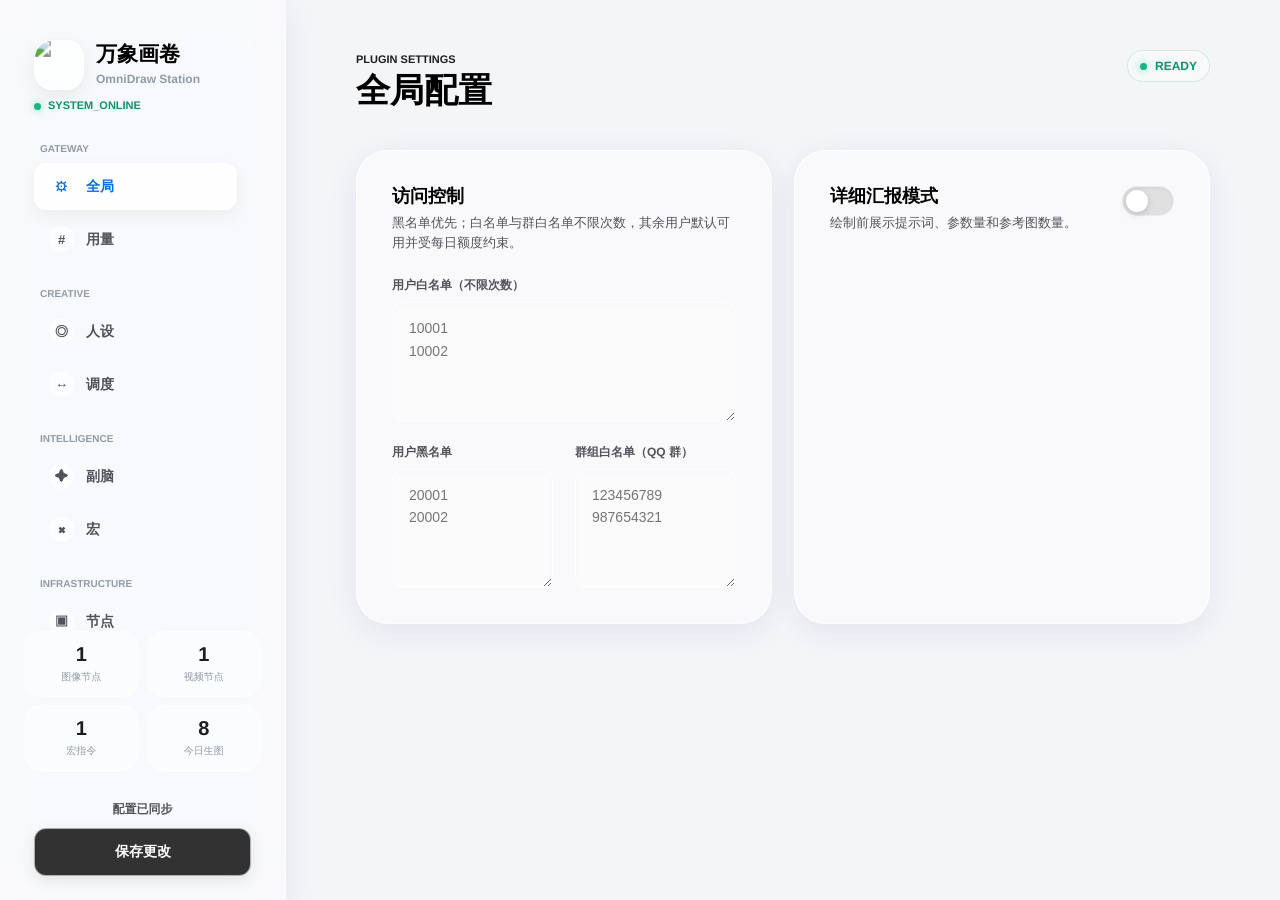
==== pages/插件配置/index.html @ beb9549e "Add OmniDraw usage permissions and check-in quotas" ====
<!doctype html>
<html lang="zh-CN">
<head>
    <meta charset="utf-8" />
    <meta name="viewport" content="width=device-width, initial-scale=1, viewport-fit=cover" />
    <meta name="theme-color" content="#C1E6FF" />
    <title>OmniDraw Station</title>
    <link rel="icon" href="./logo.png" />
    <link rel="stylesheet" href="./style.css?v=3.3.6" />
</head>
<body>
    <div class="app-shell">
        <aside class="sidebar">
            <div class="brand-block">
                <div class="brand-mark" aria-hidden="true">
                    <img src="./logo.png" alt="" />
                </div>
                <div>
                    <h1>万象画卷</h1>
                    <p>OmniDraw Station</p>
                </div>
            </div>
            <div class="sidebar-status"><span></span>SYSTEM_ONLINE</div>

            <nav class="nav-menu" aria-label="配置导航">
                <div class="nav-label">GATEWAY</div>
                <button class="nav-item active" data-target="tab-basic" type="button">
                    <span class="nav-icon">⚙</span><span>全局</span>
                </button>
                <button class="nav-item" data-target="tab-usage" type="button">
                    <span class="nav-icon">#</span><span>用量</span>
                </button>
                <div class="nav-label">CREATIVE</div>
                <button class="nav-item" data-target="tab-persona" type="button">
                    <span class="nav-icon">◎</span><span>人设</span>
                </button>
                <button class="nav-item" data-target="tab-hub" type="button">
                    <span class="nav-icon">↔</span><span>调度</span>
                </button>
                <div class="nav-label">INTELLIGENCE</div>
                <button class="nav-item" data-target="tab-optimizer" type="button">
                    <span class="nav-icon">✦</span><span>副脑</span>
                </button>
                <button class="nav-item" data-target="tab-presets" type="button">
                    <span class="nav-icon">⌘</span><span>宏</span>
                </button>
                <div class="nav-label">INFRASTRUCTURE</div>
                <button class="nav-item" data-target="tab-nodes" type="button">
                    <span class="nav-icon">▣</span><span>节点</span>
                </button>
            </nav>

            <div class="sidebar-metrics">
                <div><span id="metric-image-nodes">0</span><small>图像节点</small></div>
                <div><span id="metric-video-nodes">0</span><small>视频节点</small></div>
                <div><span id="metric-presets">0</span><small>宏指令</small></div>
                <div><span id="metric-today-images">0</span><small>今日生图</small></div>
            </div>

            <div class="save-panel">
                <div class="save-state" id="save-state">配置已同步</div>
                <button data-action="save-config" class="btn-primary" type="button">保存更改</button>
            </div>
        </aside>

        <main class="content">
            <header class="topbar">
                <div>
                    <span class="eyebrow">PLUGIN SETTINGS</span>
                    <h2 id="active-title">全局配置</h2>
                </div>
                <div class="status-pill"><span></span>READY</div>
            </header>

            <section id="tab-basic" class="tab-pane active" data-title="全局配置">
                <div class="page-grid compact">
                    <article class="card">
                        <div class="card-header">
                            <div>
                                <h3>访问控制</h3>
                                <p>黑名单优先；白名单与群白名单不限次数，其余用户默认可用并受每日额度约束。</p>
                            </div>
                        </div>
                        <div class="form-grid">
                            <div class="form-group full-width">
                                <label for="perm_allowed_users">用户白名单（不限次数）</label>
                                <textarea id="perm_allowed_users" rows="4" class="input-modern" placeholder="10001&#10;10002"></textarea>
                            </div>
                            <div class="form-group">
                                <label for="perm_blocked_users">用户黑名单</label>
                                <textarea id="perm_blocked_users" rows="4" class="input-modern" placeholder="20001&#10;20002"></textarea>
                            </div>
                            <div class="form-group">
                                <label for="perm_unlimited_groups">群组白名单（QQ 群）</label>
                                <textarea id="perm_unlimited_groups" rows="4" class="input-modern" placeholder="123456789&#10;987654321"></textarea>
                            </div>
                        </div>
                    </article>

                    <article class="card">
                        <div class="setting-row">
                            <div>
                                <h3>详细汇报模式</h3>
                                <p>绘制前展示提示词、参数量和参考图数量。</p>
                            </div>
                            <label class="switch-wrapper" for="verbose_report">
                                <input type="checkbox" id="verbose_report" class="ios-switch" />
                            </label>
                        </div>
                    </article>
                </div>
            </section>

            <section id="tab-usage" class="tab-pane" data-title="用量管理">
                <div class="page-grid compact">
                    <article class="card">
                        <div class="card-header">
                            <div>
                                <h3>每日限额</h3>
                                <p>按 AstrBot 用户 ID 统计成功生图张数。</p>
                            </div>
                            <label class="switch-wrapper" for="usage_enable">
                                <input type="checkbox" id="usage_enable" class="ios-switch" />
                            </label>
                        </div>
                        <div class="form-group">
                            <label for="usage_daily_limit">每人每日上限</label>
                            <input type="number" id="usage_daily_limit" class="input-modern" min="1" />
                        </div>
                    </article>

                    <article class="card">
                        <div class="card-header">
                            <div>
                                <h3>签到奖励</h3>
                                <p>仅对有权限且仍受限额影响的用户生效。</p>
                            </div>
                            <label class="switch-wrapper" for="usage_checkin_enable">
                                <input type="checkbox" id="usage_checkin_enable" class="ios-switch" />
                            </label>
                        </div>
                        <div class="form-grid">
                            <div class="form-group">
                                <label for="usage_checkin_min">最小奖励张数</label>
                                <input type="number" id="usage_checkin_min" class="input-modern" min="0" />
                            </div>
                            <div class="form-group">
                                <label for="usage_checkin_max">最大奖励张数</label>
                                <input type="number" id="usage_checkin_max" class="input-modern" min="0" />
                            </div>
                        </div>
                    </article>

                    <article class="card">
                        <div class="card-header space-between">
                            <div>
                                <h3>今日统计</h3>
                                <p id="usage-stat-date">今日</p>
                            </div>
                            <button data-action="refresh-usage" class="btn-secondary" type="button">刷新</button>
                        </div>
                        <div class="usage-summary">
                            <div><span id="usage-stat-total">0</span><small>总张数</small></div>
                            <div><span id="usage-stat-users">0</span><small>用户数</small></div>
                            <div><span id="usage-stat-limit">不限</span><small>限额</small></div>
                        </div>
                        <div class="usage-user-list" id="usage-users-container"></div>
                    </article>
                </div>
            </section>

            <section id="tab-persona" class="tab-pane" data-title="人设档案">
                <div class="page-grid">
                    <article class="card">
                        <div class="card-header">
                            <div>
                                <h3>基础人设</h3>
                                <p>自拍模式会与副脑输出合并。</p>
                            </div>
                        </div>
                        <div class="persona-manager">
                            <div class="persona-profiles" id="persona-profiles-container"></div>
                            <button class="btn-glass-secondary" data-action="add-persona" type="button">新增人设</button>
                        </div>
                        <div class="form-group">
                            <label for="persona_name">实体代号</label>
                            <input type="text" id="persona_name" class="input-modern" data-sync="persona-name" />
                        </div>
                        <div class="form-group">
                            <label for="persona_prompt">底层特征序列 (Base Prompt)</label>
                            <textarea id="persona_prompt" rows="7" class="input-modern" data-sync="persona-prompt"></textarea>
                        </div>
                    </article>

                    <article class="card">
                        <div class="card-header">
                            <div>
                                <h3>参考图矩阵</h3>
                                <p>支持多张形象参考图。最好1-3张，建议控制在5张以内。</p>
                            </div>
                        </div>
                        <div class="multi-upload-container" id="persona-upload-container">
                            <button class="upload-trigger" id="persona-upload-trigger" type="button">
                                <span class="upload-icon">+</span>
                                <span class="upload-text">添加图片</span>
                            </button>
                        </div>
                        <input type="file" id="hidden-file-input" accept="image/png, image/jpeg, image/webp" multiple hidden />
                    </article>
                </div>
            </section>

            <section id="tab-hub" class="tab-pane" data-title="生成调度">
                <article class="card wide-card">
                    <div class="card-header">
                        <div>
                            <h3>链路路由</h3>
                            <p>把不同任务指向对应节点。</p>
                        </div>
                    </div>
                    <div class="route-stack">
                        <div class="route-row">
                            <label>图像生成</label>
                            <div class="node-selector" id="sel-route-img"></div>
                            <input type="hidden" id="route_img" />
                        </div>
                        <div class="route-row">
                            <label>人设自拍</label>
                            <div class="node-selector" id="sel-route-selfie"></div>
                            <input type="hidden" id="route_selfie" />
                        </div>
                        <div class="route-row">
                            <label>视频渲染</label>
                            <div class="node-selector-video" id="sel-route-video"></div>
                            <input type="hidden" id="route_video" />
                        </div>
                    </div>
                </article>
            </section>

            <section id="tab-optimizer" class="tab-pane" data-title="副脑引擎">
                <article class="card highlight-card wide-card">
                    <div class="card-header">
                        <div>
                            <h3>Prompt Optimizer</h3>
                            <p>提示词重构与风格增强。</p>
                        </div>
                        <label class="switch-wrapper" for="opt_enable">
                            <input type="checkbox" id="opt_enable" class="ios-switch" />
                        </label>
                    </div>
                    <div class="form-grid">
                        <div class="form-group">
                            <label for="opt_style">画风协议</label>
                            <select id="opt_style" class="input-modern">
                                <option value="手机日常原生感">手机日常原生感</option>
                                <option value="自拍专用极致真实">自拍专用极致真实</option>
                                <option value="电影级光影大片">电影级光影大片</option>
                                <option value="日系插画大师">日系插画大师</option>
                                <option value="3D 潮玩盲盒">3D 潮玩盲盒</option>
                                <option value="自定义模式">自定义模式</option>
                            </select>
                        </div>
                        <div class="form-group">
                            <label>处理节点</label>
                            <div class="node-selector" id="sel-opt-chain"></div>
                            <input type="hidden" id="opt_chain" />
                        </div>
                        <div class="form-group">
                            <label for="opt_model">模型核心</label>
                            <input type="text" id="opt_model" class="input-modern" />
                        </div>
                        <div class="form-group">
                            <label for="opt_timeout">超时限制 (秒)</label>
                            <input type="number" id="opt_timeout" class="input-modern" min="1" />
                        </div>
                        <div class="form-group">
                            <label for="opt_batch">批量上限</label>
                            <input type="number" id="opt_batch" class="input-modern" min="0" />
                        </div>
                        <div class="form-group full-width">
                            <label for="opt_custom">自定义注入要求</label>
                            <textarea id="opt_custom" rows="4" class="input-modern" placeholder="补充特定的画面要求..."></textarea>
                        </div>
                    </div>
                </article>
            </section>

            <section id="tab-presets" class="tab-pane" data-title="极速宏预设">
                <article class="card wide-card">
                    <div class="card-header space-between">
                        <div>
                            <h3>宏指令</h3>
                            <p>快捷指令与底层提示词映射。</p>
                        </div>
                        <button data-action="add-preset" class="btn-secondary" type="button">添加指令</button>
                    </div>
                    <div class="list-container" id="presets-container"></div>
                </article>
            </section>

            <section id="tab-nodes" class="tab-pane" data-title="算力集群">
                <article class="card wide-card">
                    <div class="card-header space-between">
                        <div>
                            <h3>图像算力节点</h3>
                            <p>OpenAI Images 或 Chat 兼容接口。</p>
                        </div>
                        <button data-action="add-provider" class="btn-secondary" type="button">添加生图节点</button>
                    </div>
                    <div class="list-container" id="providers-container"></div>
                </article>

                <article class="card wide-card">
                    <div class="card-header space-between">
                        <div>
                            <h3>视频渲染节点</h3>
                            <p>异步轮询、同步阻塞或 Chat 伪装协议。</p>
                        </div>
                        <button data-action="add-video-provider" class="btn-secondary" type="button">添加视频节点</button>
                    </div>
                    <div class="list-container" id="video-providers-container"></div>
                </article>
            </section>
        </main>
    </div>

    <div id="toast-container" aria-live="polite"></div>
    <script type="module" src="./app.js?v=3.3.6"></script>
</body>
</html>
---- pages/插件配置/style.css ----
:root {
    color-scheme: light;
    --page-bg: #f4f5f7;
    --panel-bg: rgba(255, 255, 255, 0.45);
    --panel-strong: rgba(255, 255, 255, 0.72);
    --panel-hover: rgba(255, 255, 255, 0.82);
    --panel-border: rgba(255, 255, 255, 0.6);
    --panel-highlight: rgba(255, 255, 255, 0.86);
    --input-bg: rgba(255, 255, 255, 0.3);
    --input-focus: rgba(255, 255, 255, 0.72);
    --text-main: #1c1e21;
    --text-muted: #52525b;
    --text-soft: #8f9ba8;
    --accent: #006fee;
    --accent-glass: rgba(0, 111, 238, 0.15);
    --accent-shadow: rgba(0, 111, 238, 0.28);
    --success: #059669;
    --success-dot: #10b981;
    --danger: #ff453a;
    --danger-soft: rgba(255, 69, 58, 0.12);
    --warning: #b7791f;
    --shadow-soft: 0 8px 32px rgba(31, 38, 135, 0.08);
    --shadow-pop: 0 14px 38px rgba(31, 38, 135, 0.13);
    --radius-sm: 12px;
    --radius-md: 20px;
    --radius-lg: 32px;
    --ease: 220ms cubic-bezier(0.22, 1, 0.36, 1);
    --spring: 520ms cubic-bezier(0.17, 1.42, 0.28, 1);
    --spring-fast: 340ms cubic-bezier(0.2, 1.28, 0.28, 1);
}

* {
    box-sizing: border-box;
}

html,
body {
    width: 100%;
    height: 100%;
    margin: 0;
    overflow: hidden;
    color: var(--text-main);
    background: var(--page-bg);
    font-family: -apple-system, BlinkMacSystemFont, "SF Pro Text", "Helvetica Neue", "Segoe UI", "Microsoft YaHei", sans-serif;
    -webkit-font-smoothing: antialiased;
    text-rendering: geometricPrecision;
}

button,
input,
textarea,
select {
    font: inherit;
}

button {
    -webkit-tap-highlight-color: transparent;
}

button:focus-visible,
input:focus-visible,
textarea:focus-visible,
select:focus-visible {
    outline: 2px solid rgba(0, 111, 238, 0.46);
    outline-offset: 3px;
}

.app-shell {
    display: flex;
    width: 100vw;
    height: 100dvh;
    overflow: hidden;
}

.sidebar {
    display: flex;
    flex: 0 0 286px;
    flex-direction: column;
    min-width: 0;
    height: 100%;
    padding: 40px 24px 24px;
    border-right: 1px solid var(--panel-border);
    background: var(--panel-bg);
    box-shadow: var(--shadow-soft);
    backdrop-filter: saturate(180%) blur(24px);
    -webkit-backdrop-filter: saturate(180%) blur(24px);
}

.brand-block {
    display: flex;
    align-items: center;
    gap: 12px;
    min-width: 0;
    padding: 0 10px 10px;
}

.brand-mark {
    display: grid;
    place-items: center;
    flex: 0 0 auto;
    width: 50px;
    height: 50px;
    overflow: hidden;
    border: 1px solid var(--panel-border);
    border-radius: 18px;
    background: var(--panel-strong);
    box-shadow: 0 6px 18px rgba(0, 0, 0, 0.08);
}

.brand-mark img {
    display: block;
    width: 100%;
    height: 100%;
    object-fit: cover;
    transform: scale(1.36);
}

.brand-block h1 {
    margin: 0;
    color: #000;
    font-size: 21px;
    font-weight: 850;
    line-height: 1.08;
    letter-spacing: 0;
}

.brand-block p {
    margin: 5px 0 0;
    color: var(--text-soft);
    font-size: 12px;
    font-weight: 760;
    letter-spacing: 0;
}

.sidebar-status {
    display: inline-flex;
    align-items: center;
    gap: 7px;
    width: fit-content;
    margin: 0 10px 12px;
    color: var(--success);
    font-size: 11px;
    font-weight: 850;
}

.sidebar-status span,
.status-pill span {
    display: inline-block;
    width: 7px;
    height: 7px;
    border-radius: 50%;
    background: var(--success-dot);
    box-shadow: 0 0 8px rgba(16, 185, 129, 0.6);
}

.nav-menu {
    flex: 1;
    min-height: 0;
    overflow-y: auto;
    scrollbar-width: thin;
    scrollbar-color: rgba(143, 155, 168, 0.38) transparent;
}

.nav-label {
    padding: 20px 16px 8px;
    color: var(--text-soft);
    font-size: 10px;
    font-weight: 900;
    letter-spacing: 0;
}

.nav-item {
    position: relative;
    display: flex;
    align-items: center;
    gap: 12px;
    width: min(208px, calc(100% - 34px));
    min-height: 44px;
    margin: 0 10px 6px;
    padding: 10px 14px;
    border: 1px solid transparent;
    border-radius: var(--radius-sm);
    color: var(--text-muted);
    background: transparent;
    cursor: pointer;
    overflow: hidden;
    font-size: 14px;
    font-weight: 680;
    transform: translateZ(0);
    transition:
        background var(--ease),
        border-color var(--ease),
        box-shadow var(--ease),
        color var(--ease),
        transform var(--spring);
}

.nav-item:hover {
    color: var(--text-main);
    background: rgba(255, 255, 255, 0.52);
    transform: translateY(-1px) scale(1.012);
}

.nav-item.active {
    color: var(--accent);
    border-color: #fff;
    background: rgba(255, 255, 255, 0.82);
    box-shadow: 0 6px 18px rgba(0, 0, 0, 0.06);
}

.nav-item:active,
.nav-item.is-pressing {
    transform: scale(0.955);
}

.nav-icon {
    display: grid;
    place-items: center;
    width: 25px;
    height: 25px;
    border-radius: 999px;
    background: rgba(255, 255, 255, 0.58);
    color: currentColor;
    font-size: 13px;
    font-weight: 900;
    box-shadow: inset 0 1px 0 rgba(255, 255, 255, 0.72);
}

.sidebar-metrics {
    display: grid;
    grid-template-columns: repeat(2, 1fr);
    gap: 8px;
    margin-top: auto;
}

.sidebar-metrics div {
    min-width: 0;
    padding: 12px 8px;
    border: 1px solid var(--panel-border);
    border-radius: 18px;
    background: rgba(255, 255, 255, 0.36);
    text-align: center;
}

.sidebar-metrics span {
    display: block;
    color: var(--text-main);
    font-size: 20px;
    font-weight: 850;
}

.sidebar-metrics small {
    display: block;
    margin-top: 3px;
    overflow: hidden;
    color: var(--text-soft);
    font-size: 10px;
    text-overflow: ellipsis;
    white-space: nowrap;
}

.save-panel {
    display: grid;
    gap: 10px;
    margin-top: 14px;
    padding: 16px 10px 0;
}

.save-state {
    color: var(--text-muted);
    font-size: 12px;
    font-weight: 720;
    text-align: center;
}

body.is-dirty .save-state {
    color: var(--warning);
}

.content {
    flex: 1;
    min-width: 0;
    height: 100%;
    overflow-y: auto;
    padding: 50px 70px 60px;
    scroll-behavior: smooth;
    position: relative;
    z-index: 2;
    scrollbar-width: thin;
    scrollbar-color: rgba(143, 155, 168, 0.4) transparent;
}

.topbar {
    display: flex;
    align-items: flex-start;
    justify-content: space-between;
    gap: 20px;
    margin-bottom: 40px;
    background: transparent;
    transition: transform var(--spring), opacity var(--ease);
}

.content.is-switching .topbar {
    transform: translateY(-3px) scale(1.004);
}

.eyebrow {
    color: var(--text-main);
    font-size: 11px;
    font-weight: 900;
    letter-spacing: 0;
}

.topbar h2 {
    margin: 6px 0 0;
    color: #000;
    font-size: 34px;
    font-weight: 850;
    line-height: 1.05;
    letter-spacing: 0;
}

.status-pill {
    display: inline-flex;
    align-items: center;
    gap: 8px;
    flex: 0 0 auto;
    padding: 8px 12px;
    border: 1px solid rgba(5, 150, 105, 0.16);
    border-radius: 999px;
    color: var(--success);
    background: rgba(255, 255, 255, 0.44);
    box-shadow: inset 0 1px 0 rgba(255, 255, 255, 0.68);
    font-size: 12px;
    font-weight: 900;
}

.tab-pane {
    display: none;
    opacity: 0;
    transform: translateY(22px) scale(0.985);
}

.tab-pane.active {
    display: block;
    animation: paneIn 460ms cubic-bezier(0.18, 1.18, 0.28, 1) forwards;
}

@keyframes paneIn {
    0% {
        opacity: 0;
        transform: translateY(22px) scale(0.985);
        filter: blur(4px);
    }
    72% {
        opacity: 1;
        transform: translateY(-3px) scale(1.006);
        filter: blur(0);
    }
    100% {
        opacity: 1;
        transform: translateY(0) scale(1);
        filter: blur(0);
    }
}

.page-grid {
    display: grid;
    grid-template-columns: minmax(0, 1fr) minmax(320px, 1fr);
    gap: 30px;
}

.page-grid.compact,
.form-grid,
.node-form-grid {
    display: grid;
    grid-template-columns: repeat(2, minmax(0, 1fr));
    gap: 22px;
}

.wide-card {
    max-width: 1180px;
}

@media (min-width: 1280px) {
    #tab-persona .page-grid {
        grid-template-columns: minmax(280px, 0.68fr) minmax(500px, 1.32fr);
    }

    #tab-persona .page-grid > .card:nth-child(2) {
        padding-inline: 28px;
    }
}

.card,
.node-card,
.list-item,
.route-row,
.empty-state,
.toast {
    border: 1px solid var(--panel-border);
    border-top-color: var(--panel-highlight);
    border-left-color: var(--panel-highlight);
    background: var(--panel-bg);
    box-shadow: var(--shadow-soft);
    backdrop-filter: saturate(180%) blur(24px);
    -webkit-backdrop-filter: saturate(180%) blur(24px);
}

.card,
.node-card {
    border-radius: var(--radius-lg);
    transition:
        background var(--ease),
        box-shadow var(--ease),
        border-color var(--ease),
        transform var(--spring);
}

.card {
    margin-bottom: 30px;
    padding: 35px;
}

.card:hover,
.node-card:hover {
    background: rgba(255, 255, 255, 0.58);
    box-shadow: var(--shadow-pop);
    transform: translateY(-1px);
}

.highlight-card {
    position: relative;
    overflow: hidden;
}

.highlight-card::before {
    content: "";
    position: absolute;
    inset: 0 0 auto;
    height: 4px;
    background: var(--accent);
}

.card-header,
.setting-row,
.node-card-header {
    display: flex;
    align-items: flex-start;
    justify-content: space-between;
    gap: 16px;
    margin-bottom: 25px;
}

.space-between {
    justify-content: space-between;
}

.card-header h3,
.setting-row h3 {
    margin: 0;
    color: #000;
    font-size: 18px;
    font-weight: 800;
    line-height: 1.2;
}

.card-header p,
.setting-row p {
    margin: 6px 0 0;
    color: var(--text-muted);
    font-size: 13px;
    line-height: 1.5;
    font-weight: 500;
}

.form-group {
    display: flex;
    flex-direction: column;
    gap: 8px;
    min-width: 0;
}

.full-width {
    grid-column: 1 / -1;
}

label {
    color: var(--text-muted);
    font-size: 12px;
    font-weight: 780;
    letter-spacing: 0;
}

.input-modern,
.input-glass {
    width: 100%;
    min-height: 46px;
    padding: 14px 16px;
    border: 1px solid rgba(255, 255, 255, 0.42);
    border-radius: var(--radius-sm);
    outline: none;
    color: var(--text-main);
    background: var(--input-bg);
    box-shadow: inset 0 2px 4px rgba(0, 0, 0, 0.02);
    font-size: 14px;
    font-weight: 540;
    transition:
        background var(--ease),
        border-color var(--ease),
        box-shadow var(--ease),
        transform var(--spring);
}

.input-modern:hover,
.input-glass:hover {
    background: rgba(255, 255, 255, 0.5);
}

.input-modern:focus,
.input-glass:focus {
    border-color: rgba(255, 255, 255, 0.82);
    background: var(--input-focus);
    box-shadow:
        0 0 0 4px var(--accent-glass),
        inset 0 2px 4px rgba(0, 0, 0, 0.01);
    transform: translateY(-1px) scale(1.003);
}

textarea.input-modern,
textarea.input-glass {
    resize: vertical;
    line-height: 1.6;
}

select.input-modern {
    cursor: pointer;
}

.switch-wrapper {
    display: inline-flex;
    align-items: center;
}

.ios-switch {
    position: relative;
    width: 52px;
    height: 30px;
    margin: 0;
    border: 1px solid rgba(255, 255, 255, 0.32);
    border-radius: 999px;
    appearance: none;
    background: rgba(0, 0, 0, 0.1);
    box-shadow: inset 0 2px 4px rgba(0, 0, 0, 0.05);
    cursor: pointer;
    transition:
        background var(--spring),
        border-color var(--ease),
        box-shadow var(--ease);
}

.ios-switch::after {
    content: "";
    position: absolute;
    top: 3px;
    left: 3px;
    width: 22px;
    height: 22px;
    border-radius: 50%;
    background: #fff;
    box-shadow: 0 2px 7px rgba(0, 0, 0, 0.16);
    transition: transform var(--spring);
}

.ios-switch:checked {
    border-color: #34c759;
    background: #34c759;
}

.ios-switch:checked::after {
    transform: translateX(22px);
}

.route-stack,
.list-container {
    display: grid;
    gap: 16px;
}

.route-row {
    display: grid;
    grid-template-columns: 126px minmax(0, 1fr);
    align-items: center;
    gap: 16px;
    padding: 18px;
    border-radius: var(--radius-md);
}

.node-selector,
.node-selector-video,
.chip-group {
    display: flex;
    flex-wrap: wrap;
    gap: 9px;
    min-width: 0;
}

.persona-manager {
    display: grid;
    gap: 12px;
    margin-bottom: 22px;
}

.persona-profiles {
    display: grid;
    grid-template-columns: repeat(auto-fit, minmax(150px, 1fr));
    gap: 10px;
}

.persona-profile-chip {
    position: relative;
    display: grid;
    gap: 4px;
    min-width: 0;
    min-height: 68px;
    padding: 12px 38px 12px 14px;
    border: 1px solid rgba(255, 255, 255, 0.48);
    border-radius: var(--radius-sm);
    color: var(--text-muted);
    background: rgba(255, 255, 255, 0.42);
    box-shadow: inset 0 1px 0 rgba(255, 255, 255, 0.66);
    cursor: pointer;
    text-align: left;
    transition:
        background var(--ease),
        color var(--ease),
        border-color var(--ease),
        box-shadow var(--ease),
        transform var(--spring);
}

.persona-profile-chip:hover {
    color: var(--text-main);
    background: rgba(255, 255, 255, 0.68);
    transform: translateY(-1px) scale(1.018);
}

.persona-profile-chip.active {
    color: #fff;
    border-color: var(--accent);
    background: var(--accent);
    box-shadow: 0 8px 18px var(--accent-shadow);
}

.persona-profile-chip:active,
.persona-profile-chip.is-pressing {
    transform: scale(0.96);
}

.persona-profile-name {
    overflow: hidden;
    font-size: 14px;
    font-weight: 820;
    line-height: 1.2;
    text-overflow: ellipsis;
    white-space: nowrap;
}

.persona-profile-chip small {
    overflow: hidden;
    font-size: 11px;
    font-weight: 700;
    line-height: 1.25;
    opacity: 0.72;
    text-overflow: ellipsis;
    white-space: nowrap;
}

.persona-profile-delete {
    position: absolute;
    top: 9px;
    right: 9px;
    display: grid;
    place-items: center;
    width: 22px;
    height: 22px;
    border-radius: 50%;
    color: inherit;
    opacity: 0.72;
    transition:
        background var(--ease),
        color var(--ease),
        opacity var(--ease),
        transform var(--spring-fast);
}

.persona-profile-delete:hover {
    color: #fff;
    background: var(--danger);
    opacity: 1;
    transform: scale(1.14);
}

.selector-chip,
.api-chip {
    display: inline-flex;
    align-items: center;
    gap: 7px;
    min-height: 36px;
    max-width: 100%;
    padding: 8px 15px;
    border: 1px solid rgba(255, 255, 255, 0.48);
    border-radius: 999px;
    color: var(--text-muted);
    background: rgba(255, 255, 255, 0.42);
    box-shadow: inset 0 1px 0 rgba(255, 255, 255, 0.66);
    cursor: pointer;
    font-size: 13px;
    font-weight: 720;
    overflow: hidden;
    transform: translateZ(0);
    transition:
        background var(--ease),
        color var(--ease),
        border-color var(--ease),
        box-shadow var(--ease),
        transform var(--spring);
}

.selector-chip:hover,
.api-chip:hover {
    color: var(--text-main);
    background: rgba(255, 255, 255, 0.68);
    transform: translateY(-1px) scale(1.025);
}

.selector-chip.active,
.api-chip.active {
    color: #fff;
    border-color: var(--accent);
    background: var(--accent);
    box-shadow: 0 6px 16px var(--accent-shadow);
}

.selector-chip:active,
.selector-chip.is-pressing,
.api-chip:active,
.api-chip.is-pressing {
    transform: scale(0.95);
}

.chip-del {
    display: inline-grid;
    place-items: center;
    width: 20px;
    height: 20px;
    margin-right: -5px;
    border-radius: 50%;
    color: inherit;
    opacity: 0.62;
    transition:
        background var(--ease),
        color var(--ease),
        opacity var(--ease),
        transform var(--spring-fast);
}

.chip-del:hover {
    color: var(--danger);
    background: rgba(0, 0, 0, 0.1);
    opacity: 1;
    transform: scale(1.16);
}

.api-chip.active .chip-del:hover {
    color: #fff;
    background: rgba(255, 255, 255, 0.25);
}

.empty-hint,
.empty-state {
    color: var(--text-soft);
    font-size: 13px;
}

.empty-state {
    display: grid;
    place-items: center;
    min-height: 118px;
    border-style: dashed;
    border-radius: var(--radius-md);
    text-align: center;
}

.usage-summary {
    display: grid;
    grid-template-columns: repeat(3, minmax(0, 1fr));
    gap: 10px;
    margin-bottom: 16px;
}

.usage-summary div,
.usage-user-row {
    border: 1px solid var(--panel-border);
    border-top-color: var(--panel-highlight);
    background: rgba(255, 255, 255, 0.34);
    box-shadow: inset 0 1px 0 rgba(255, 255, 255, 0.58);
}

.usage-summary div {
    min-width: 0;
    padding: 14px 10px;
    border-radius: var(--radius-sm);
    text-align: center;
}

.usage-summary span {
    display: block;
    overflow: hidden;
    color: var(--text-main);
    font-size: 22px;
    font-weight: 850;
    text-overflow: ellipsis;
    white-space: nowrap;
}

.usage-summary small {
    display: block;
    margin-top: 4px;
    color: var(--text-soft);
    font-size: 11px;
    font-weight: 760;
}

.usage-user-list {
    display: grid;
    gap: 10px;
}

.usage-user-row {
    display: grid;
    grid-template-columns: minmax(0, 1fr) auto;
    align-items: center;
    gap: 14px;
    min-height: 62px;
    padding: 12px 14px;
    border-radius: var(--radius-sm);
}

.usage-user-main {
    display: grid;
    gap: 4px;
    min-width: 0;
}

.usage-user-main strong {
    overflow: hidden;
    color: var(--text-main);
    font-size: 14px;
    font-weight: 820;
    text-overflow: ellipsis;
    white-space: nowrap;
}

.usage-user-main small {
    overflow: hidden;
    color: var(--text-soft);
    font-size: 11px;
    font-weight: 700;
    text-overflow: ellipsis;
    white-space: nowrap;
}

.usage-user-row > span {
    color: var(--accent);
    font-size: 18px;
    font-weight: 850;
}

.multi-upload-container {
    display: flex;
    flex-wrap: wrap;
    gap: 15px;
    align-items: flex-start;
}

.upload-trigger {
    position: relative;
    width: 88px;
    height: 88px;
    min-width: 88px;
    min-height: 88px;
    border-radius: var(--radius-sm);
}

.upload-trigger {
    display: grid;
    place-items: center;
    gap: 4px;
    padding: 10px 16px;
    border: 2px dashed rgba(0, 0, 0, 0.15);
    color: var(--text-main);
    background: rgba(255, 255, 255, 0.26);
    cursor: pointer;
    font-weight: 820;
    transition:
        background var(--ease),
        border-color var(--ease),
        transform var(--spring);
}

.upload-trigger:hover {
    border-color: var(--accent);
    background: rgba(255, 255, 255, 0.62);
    transform: translateY(-1px) scale(1.018);
}

.upload-trigger:active,
.upload-trigger.is-pressing {
    transform: scale(0.955);
}

.upload-icon {
    color: var(--accent);
    font-size: 26px;
    line-height: 1;
    font-weight: 300;
}

.upload-text {
    color: var(--text-muted);
    font-size: 12px;
    font-weight: 780;
}

.image-preview-wrapper {
    position: relative;
    display: inline-flex;
    align-items: center;
    justify-content: center;
    flex: 0 1 clamp(128px, calc((100% - 30px) / 3), 220px);
    width: clamp(128px, calc((100% - 30px) / 3), 220px);
    height: fit-content;
    min-width: 128px;
    min-height: 0;
    max-width: 220px;
    overflow: visible;
    border: 2px solid #fff;
    border-radius: var(--radius-sm);
    box-shadow: 0 4px 12px rgba(0, 0, 0, 0.08);
    line-height: 0;
    animation: popIn 400ms cubic-bezier(0.2, 1.24, 0.28, 1) both;
}

.image-preview {
    display: block;
    width: 100%;
    height: auto;
    max-width: 100%;
    max-height: none;
    min-height: 0;
    border-radius: calc(var(--radius-sm) - 2px);
    object-fit: contain;
}

.btn-del-img {
    position: absolute;
    top: 5px;
    right: 5px;
    display: grid;
    place-items: center;
    width: 24px;
    height: 24px;
    border: 1px solid rgba(255, 255, 255, 0.3);
    border-radius: 50%;
    color: #fff;
    background: rgba(0, 0, 0, 0.7);
    box-shadow: 0 2px 8px rgba(0, 0, 0, 0.2);
    cursor: pointer;
    z-index: 3;
    font-size: 13px;
    line-height: 1;
    transition: background var(--ease), transform var(--spring-fast);
}

.btn-del-img:hover {
    background: var(--danger);
    transform: scale(1.12);
}

@keyframes popIn {
    0% {
        opacity: 0;
        transform: scale(0.84);
    }
    72% {
        opacity: 1;
        transform: scale(1.026);
    }
    100% {
        opacity: 1;
        transform: scale(1);
    }
}

.list-item {
    display: grid;
    grid-template-columns: minmax(120px, 0.28fr) auto minmax(180px, 1fr) auto;
    align-items: center;
    gap: 12px;
    padding: 14px 16px;
    border-radius: var(--radius-md);
    transition:
        background var(--ease),
        border-color var(--ease),
        box-shadow var(--ease),
        transform var(--spring);
}

.list-item:focus-within,
.node-card:focus-within {
    border-color: #fff;
    background: rgba(255, 255, 255, 0.72);
    box-shadow: 0 5px 18px rgba(0, 0, 0, 0.06);
}

.preset-arrow {
    color: var(--text-soft);
    font-weight: 900;
}

.node-card {
    padding: 24px;
    margin-bottom: 16px;
}

.node-card-header {
    align-items: center;
    margin-bottom: 20px;
    padding-bottom: 16px;
    border-bottom: 1px solid rgba(0, 0, 0, 0.05);
}

.node-id-input {
    max-width: 260px;
    font-size: 16px;
    font-weight: 820;
}

.model-row {
    display: flex;
    gap: 10px;
    margin-top: 10px;
}

.model-row .input-glass {
    flex: 1;
}

.btn-primary,
.btn-secondary,
.btn-glass-secondary,
.btn-ghost {
    border: 1px solid rgba(255, 255, 255, 0.6);
    border-radius: var(--radius-sm);
    cursor: pointer;
    font-weight: 760;
    transform: translateZ(0);
    transition:
        background var(--ease),
        border-color var(--ease),
        box-shadow var(--ease),
        color var(--ease),
        transform var(--spring),
        opacity var(--ease);
}

.btn-primary {
    width: 100%;
    min-height: 48px;
    padding: 12px 16px;
    color: #fff;
    background: rgba(0, 0, 0, 0.8);
    box-shadow: 0 4px 15px rgba(0, 0, 0, 0.1);
    font-size: 14px;
}

.btn-primary:hover:not(:disabled) {
    background: #000;
    box-shadow: 0 10px 24px rgba(0, 0, 0, 0.2);
    transform: translateY(-2px) scale(1.012);
}

.btn-secondary,
.btn-glass-secondary,
.btn-ghost {
    min-height: 38px;
    padding: 8px 14px;
    color: #000;
    background: rgba(255, 255, 255, 0.5);
    box-shadow: 0 2px 7px rgba(0, 0, 0, 0.03);
}

.btn-secondary:hover,
.btn-glass-secondary:hover,
.btn-ghost:hover {
    border-color: #fff;
    background: #fff;
    box-shadow: 0 6px 16px rgba(0, 0, 0, 0.07);
    transform: translateY(-2px) scale(1.018);
}

.btn-primary:active:not(:disabled),
.btn-primary.is-pressing:not(:disabled),
.btn-secondary:active,
.btn-secondary.is-pressing,
.btn-glass-secondary:active,
.btn-glass-secondary.is-pressing,
.btn-ghost:active,
.btn-ghost.is-pressing {
    transform: scale(0.955);
}

.btn-primary:disabled {
    cursor: default;
    opacity: 0.68;
}

.btn-danger {
    color: var(--danger);
}

.node-enter {
    animation: slideInUp 500ms cubic-bezier(0.18, 1.22, 0.28, 1) both;
}

.node-exit {
    animation: fadeOutRight 260ms ease forwards;
    pointer-events: none;
}

@keyframes slideInUp {
    0% {
        opacity: 0;
        transform: translateY(24px) scale(0.965);
    }
    72% {
        opacity: 1;
        transform: translateY(-4px) scale(1.012);
    }
    100% {
        opacity: 1;
        transform: translateY(0) scale(1);
    }
}

@keyframes fadeOutRight {
    to {
        opacity: 0;
        transform: translateX(32px) scale(0.95);
    }
}

#toast-container {
    position: fixed;
    top: 34px;
    left: 50%;
    z-index: 10000;
    display: grid;
    gap: 10px;
    width: min(420px, calc(100vw - 28px));
    pointer-events: none;
    transform: translateX(-50%);
}

.toast {
    display: flex;
    align-items: center;
    justify-content: center;
    gap: 10px;
    padding: 14px 24px;
    border-radius: 999px;
    color: #fff;
    background: rgba(0, 0, 0, 0.75);
    box-shadow: 0 12px 30px rgba(0, 0, 0, 0.15);
    animation: toastIn 360ms cubic-bezier(0.2, 1.18, 0.28, 1) both;
    font-size: 14px;
    font-weight: 620;
}

.toast-success .toast-icon {
    color: #34c759;
    font-weight: 900;
}

.toast-error .toast-icon {
    color: #ff3b30;
    font-weight: 900;
}

.toast-fadeout {
    animation: toastOut 240ms ease forwards;
}

@keyframes toastIn {
    from {
        opacity: 0;
        transform: translateY(-18px) scale(0.95);
    }
    to {
        opacity: 1;
        transform: translateY(0) scale(1);
    }
}

@keyframes toastOut {
    to {
        opacity: 0;
        transform: translateY(-12px) scale(0.96);
    }
}

@supports not ((backdrop-filter: blur(1px)) or (-webkit-backdrop-filter: blur(1px))) {
    .sidebar,
    .card,
    .node-card,
    .list-item,
    .route-row,
    .empty-state {
        background: rgba(255, 255, 255, 0.82);
    }
}

@media (max-width: 980px) {
    .app-shell {
        display: grid;
        grid-template-columns: 1fr;
        grid-template-rows: auto minmax(0, 1fr);
    }

    .sidebar {
        display: grid;
        grid-template-columns: 1fr;
        gap: 12px;
        width: 100%;
        height: auto;
        padding: 14px;
        border-right: 0;
        border-bottom: 1px solid var(--panel-border);
    }

    .brand-block {
        padding: 0;
    }

    .brand-mark {
        width: 44px;
        height: 44px;
        border-radius: 14px;
    }

    .brand-block h1 {
        font-size: 19px;
    }

    .brand-block p,
    .sidebar-status,
    .sidebar-metrics,
    .nav-label,
    .status-pill {
        display: none;
    }

    .nav-menu {
        display: flex;
        gap: 8px;
        margin: 0;
        overflow-x: auto;
        overflow-y: hidden;
        scrollbar-width: none;
        -webkit-overflow-scrolling: touch;
    }

    .nav-menu::-webkit-scrollbar {
        display: none;
    }

    .nav-item {
        flex: 0 0 auto;
        width: auto;
        min-height: 40px;
        padding: 8px 12px;
        border-radius: 999px;
    }

    .nav-icon {
        width: 23px;
        height: 23px;
    }

    .save-panel {
        margin: 0;
        padding: 10px;
        grid-template-columns: minmax(0, 1fr) auto;
        align-items: center;
        border-radius: 20px;
        background: var(--panel-bg);
        border: 1px solid var(--panel-border);
        backdrop-filter: saturate(180%) blur(22px);
        -webkit-backdrop-filter: saturate(180%) blur(22px);
    }

    .save-state {
        padding-left: 6px;
        text-align: left;
    }

    .btn-primary {
        width: auto;
        min-width: 118px;
        min-height: 42px;
        padding: 0 18px;
    }

    .content {
        padding: 28px 16px 36px;
    }

    .topbar {
        margin-bottom: 24px;
    }

    .topbar h2 {
        font-size: 28px;
    }

    .page-grid,
    .page-grid.compact,
    .form-grid,
    .node-form-grid {
        grid-template-columns: 1fr;
        gap: 16px;
    }

    .card,
    .node-card {
        padding: 24px;
        border-radius: 24px;
    }

    .route-row {
        grid-template-columns: 1fr;
        gap: 10px;
    }
}

@media (max-width: 620px) {
    .sidebar {
        border-radius: 0 0 24px 24px;
    }

    .nav-menu {
        display: grid;
        grid-template-columns: repeat(3, minmax(0, 1fr));
        gap: 8px;
        overflow: visible;
    }

    .nav-item {
        justify-content: center;
        flex-direction: column;
        gap: 4px;
        min-width: 0;
        min-height: 52px;
        padding: 7px 4px;
        border-radius: 18px;
        font-size: 12px;
        line-height: 1.12;
    }

    .nav-icon {
        width: 24px;
        height: 24px;
        font-size: 12px;
    }

    .save-panel {
        grid-template-columns: 1fr;
    }

    .save-state {
        text-align: center;
    }

    .btn-primary {
        width: 100%;
    }

    .topbar {
        align-items: flex-start;
    }

    .topbar h2 {
        font-size: 26px;
    }

    .card,
    .node-card {
        padding: 18px;
        border-radius: 22px;
    }

    .card-header,
    .setting-row,
    .node-card-header {
        flex-direction: column;
        align-items: stretch;
    }

    .space-between .btn-secondary,
    .node-card-header .btn-ghost {
        width: 100%;
    }

    .list-item {
        grid-template-columns: 1fr;
    }

    .preset-arrow {
        display: none;
    }

    .model-row {
        flex-direction: column;
    }

    .usage-summary,
    .usage-user-row {
        grid-template-columns: 1fr;
    }

    .node-id-input {
        max-width: none;
    }

    .multi-upload-container {
        display: grid;
        grid-template-columns: repeat(2, minmax(0, 1fr));
        align-items: start;
        justify-items: start;
    }

    .image-preview-wrapper {
        width: min(100%, 220px);
        min-width: 0;
        max-width: 220px;
    }
}

@media (prefers-reduced-motion: reduce) {
    *,
    *::before,
    *::after {
        scroll-behavior: auto !important;
        transition-duration: 0.01ms !important;
        animation-duration: 0.01ms !important;
        animation-iteration-count: 1 !important;
    }
}
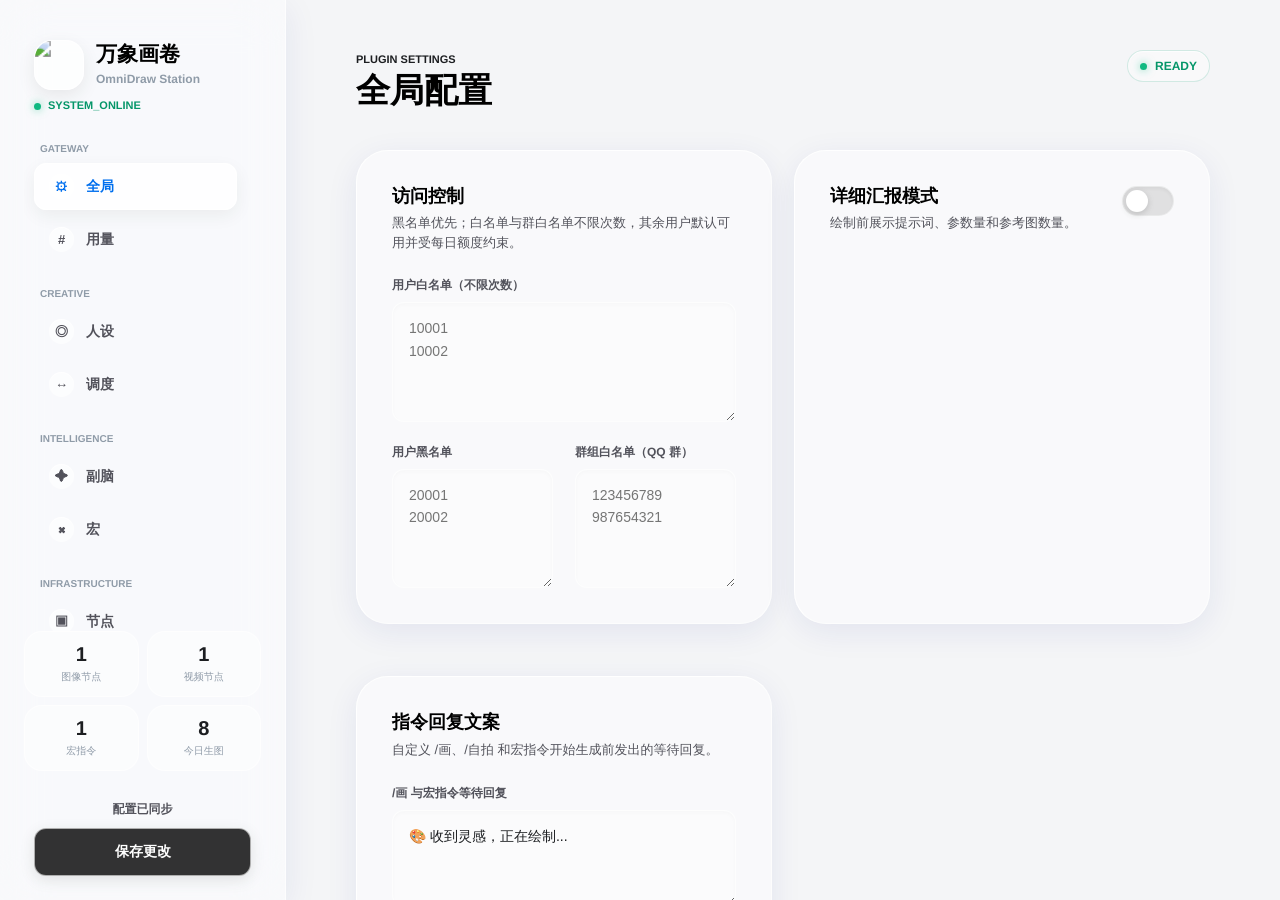
==== commit a9a6be59: "Merge pull request #14 from diaomin66/codex/fallback-node-polling Add fallback node polling and sche" ====
--- a/pages/插件配置/index.html
+++ b/pages/插件配置/index.html
@@ -6,7 +6,7 @@
     <meta name="theme-color" content="#C1E6FF" />
     <title>OmniDraw Station</title>
     <link rel="icon" href="./logo.png" />
-    <link rel="stylesheet" href="./style.css?v=3.3.6" />
+    <link rel="stylesheet" href="./style.css?v=3.3.11" />
 </head>
 <body>
     <div class="app-shell">
@@ -97,17 +97,36 @@
                         </div>
                     </article>
 
-                    <article class="card">
-                        <div class="setting-row">
-                            <div>
+                    <article class="card">
+                        <div class="setting-row">
+                            <div>
                                 <h3>详细汇报模式</h3>
                                 <p>绘制前展示提示词、参数量和参考图数量。</p>
                             </div>
                             <label class="switch-wrapper" for="verbose_report">
                                 <input type="checkbox" id="verbose_report" class="ios-switch" />
-                            </label>
-                        </div>
-                    </article>
+                            </label>
+                        </div>
+                    </article>
+
+                    <article class="card">
+                        <div class="card-header">
+                            <div>
+                                <h3>指令回复文案</h3>
+                                <p>自定义 /画、/自拍 和宏指令开始生成前发出的等待回复。</p>
+                            </div>
+                        </div>
+                        <div class="form-grid">
+                            <div class="form-group full-width">
+                                <label for="reply_draw_pending">/画 与宏指令等待回复</label>
+                                <textarea id="reply_draw_pending" rows="3" class="input-modern"></textarea>
+                            </div>
+                            <div class="form-group full-width">
+                                <label for="reply_selfie_pending">/自拍 等待回复</label>
+                                <textarea id="reply_selfie_pending" rows="3" class="input-modern"></textarea>
+                            </div>
+                        </div>
+                    </article>
                 </div>
             </section>
 
@@ -219,21 +238,48 @@
                         </div>
                     </div>
                     <div class="route-stack">
-                        <div class="route-row">
-                            <label>图像生成</label>
-                            <div class="node-selector" id="sel-route-img"></div>
-                            <input type="hidden" id="route_img" />
-                        </div>
-                        <div class="route-row">
-                            <label>人设自拍</label>
-                            <div class="node-selector" id="sel-route-selfie"></div>
-                            <input type="hidden" id="route_selfie" />
-                        </div>
-                        <div class="route-row">
-                            <label>视频渲染</label>
-                            <div class="node-selector-video" id="sel-route-video"></div>
-                            <input type="hidden" id="route_video" />
-                        </div>
+                        <div class="route-row">
+                            <label>图像生成</label>
+                            <div class="route-control">
+                                <div class="route-main-line">
+                                    <div class="node-selector" id="sel-route-img"></div>
+                                    <label class="route-backup-panel" for="route_img_backup">
+                                        <span>备用节点</span>
+                                        <input type="checkbox" id="route_img_backup" class="ios-switch route-backup-toggle" data-route="text2img" />
+                                    </label>
+                                </div>
+                                <div class="route-backup-selector" id="sel-route-img-backup"></div>
+                            </div>
+                            <input type="hidden" id="route_img" />
+                        </div>
+                        <div class="route-row">
+                            <label>人设自拍</label>
+                            <div class="route-control">
+                                <div class="route-main-line">
+                                    <div class="node-selector" id="sel-route-selfie"></div>
+                                    <label class="route-backup-panel" for="route_selfie_backup">
+                                        <span>备用节点</span>
+                                        <input type="checkbox" id="route_selfie_backup" class="ios-switch route-backup-toggle" data-route="selfie" />
+                                    </label>
+                                </div>
+                                <div class="route-backup-selector" id="sel-route-selfie-backup"></div>
+                            </div>
+                            <input type="hidden" id="route_selfie" />
+                        </div>
+                        <div class="route-row">
+                            <label>视频渲染</label>
+                            <div class="route-control">
+                                <div class="route-main-line">
+                                    <div class="node-selector-video" id="sel-route-video"></div>
+                                    <label class="route-backup-panel" for="route_video_backup">
+                                        <span>备用节点</span>
+                                        <input type="checkbox" id="route_video_backup" class="ios-switch route-backup-toggle" data-route="video" />
+                                    </label>
+                                </div>
+                                <div class="route-backup-selector" id="sel-route-video-backup"></div>
+                            </div>
+                            <input type="hidden" id="route_video" />
+                        </div>
                     </div>
                 </article>
             </section>
@@ -326,6 +372,6 @@
     </div>
 
     <div id="toast-container" aria-live="polite"></div>
-    <script type="module" src="./app.js?v=3.3.6"></script>
+    <script type="module" src="./app.js?v=3.3.8"></script>
 </body>
 </html>
--- a/pages/插件配置/style.css
+++ b/pages/插件配置/style.css
@@ -581,26 +581,213 @@
     transform: translateX(22px);
 }
 
-.route-stack,
-.list-container {
-    display: grid;
-    gap: 16px;
-}
-
-.route-row {
-    display: grid;
-    grid-template-columns: 126px minmax(0, 1fr);
-    align-items: center;
-    gap: 16px;
-    padding: 18px;
-    border-radius: var(--radius-md);
-}
-
-.node-selector,
-.node-selector-video,
-.chip-group {
-    display: flex;
-    flex-wrap: wrap;
+.route-stack,
+.list-container {
+    display: grid;
+    gap: 14px;
+}
+
+.route-row {
+    display: grid;
+    grid-template-columns: 132px minmax(0, 1fr);
+    align-items: center;
+    gap: 18px;
+    min-height: 82px;
+    padding: 16px 18px 16px 20px;
+    border: 1px solid rgba(255, 255, 255, 0.56);
+    border-radius: var(--radius-md);
+    background: rgba(255, 255, 255, 0.34);
+    box-shadow:
+        inset 0 1px 0 rgba(255, 255, 255, 0.72),
+        0 10px 24px rgba(31, 38, 135, 0.05);
+    transition:
+        background var(--ease),
+        border-color var(--ease),
+        box-shadow var(--ease),
+        transform var(--spring-fast);
+}
+
+.route-row:hover {
+    border-color: rgba(255, 255, 255, 0.82);
+    background: rgba(255, 255, 255, 0.52);
+    box-shadow:
+        inset 0 1px 0 rgba(255, 255, 255, 0.8),
+        0 14px 30px rgba(31, 38, 135, 0.08);
+    transform: translateY(-1px);
+}
+
+.route-row > label {
+    display: flex;
+    align-items: center;
+    min-height: 42px;
+    color: var(--text-muted);
+    font-size: 14px;
+    font-weight: 850;
+    line-height: 1.2;
+}
+
+.route-control {
+    display: grid;
+    grid-template-areas:
+        "primary toggle"
+        "backup backup";
+    grid-template-columns: minmax(0, 1fr) auto;
+    align-items: center;
+    column-gap: 18px;
+    min-width: 0;
+}
+
+.route-main-line {
+    display: contents;
+}
+
+.route-main-line .node-selector,
+.route-main-line .node-selector-video {
+    grid-area: primary;
+    align-content: center;
+    min-height: 42px;
+}
+
+.route-backup-panel {
+    display: inline-flex;
+    grid-area: toggle;
+    align-items: center;
+    gap: 10px;
+    min-height: 42px;
+    padding: 6px 8px 6px 12px;
+    border: 1px solid rgba(255, 255, 255, 0.48);
+    border-radius: 999px;
+    color: var(--text-muted);
+    background: rgba(255, 255, 255, 0.38);
+    box-shadow: inset 0 1px 0 rgba(255, 255, 255, 0.62);
+    font-size: 13px;
+    font-weight: 820;
+    white-space: nowrap;
+    cursor: pointer;
+    transition:
+        background var(--ease),
+        border-color var(--ease),
+        color var(--ease),
+        box-shadow var(--ease),
+        transform var(--spring-fast);
+}
+
+.route-backup-panel:hover {
+    color: var(--text-main);
+    background: rgba(255, 255, 255, 0.64);
+    transform: translateY(-1px) scale(1.012);
+}
+
+.route-backup-panel.is-enabled {
+    color: var(--success);
+    border-color: rgba(16, 185, 129, 0.25);
+    background: rgba(16, 185, 129, 0.1);
+    box-shadow:
+        inset 0 1px 0 rgba(255, 255, 255, 0.68),
+        0 8px 18px rgba(16, 185, 129, 0.14);
+}
+
+.route-backup-panel .ios-switch {
+    width: 44px;
+    height: 26px;
+}
+
+.route-backup-panel .ios-switch::after {
+    width: 18px;
+    height: 18px;
+}
+
+.route-backup-panel .ios-switch:checked::after {
+    transform: translateX(18px);
+}
+
+.route-backup-selector {
+    display: flex;
+    position: relative;
+    grid-area: backup;
+    align-items: center;
+    flex-wrap: wrap;
+    gap: 10px;
+    min-width: 0;
+    max-height: 0;
+    margin-top: 0;
+    overflow: hidden;
+    padding: 0 12px;
+    border: 1px solid transparent;
+    border-radius: 18px;
+    opacity: 0;
+    background: transparent;
+    transform: translateY(-8px) scaleY(0.88);
+    transform-origin: top;
+    pointer-events: none;
+    transition:
+        max-height var(--spring),
+        margin-top var(--spring-fast),
+        padding var(--spring-fast),
+        opacity var(--ease),
+        background var(--ease),
+        border-color var(--ease),
+        transform var(--spring);
+}
+
+.route-control.has-backups-enabled .route-backup-selector {
+    max-height: 132px;
+    min-height: 112px;
+    margin-top: 12px;
+    padding: 48px 20px 14px;
+    border-color: rgba(0, 111, 238, 0.28);
+    opacity: 1;
+    background:
+        linear-gradient(180deg, rgba(0, 111, 238, 0.055), rgba(0, 111, 238, 0.02)),
+        rgba(255, 255, 255, 0.46);
+    box-shadow:
+        inset 0 1px 0 rgba(255, 255, 255, 0.72),
+        0 8px 20px rgba(0, 111, 238, 0.08);
+    transform: translateY(0) scaleY(1);
+    pointer-events: auto;
+}
+
+.route-control.has-backups-enabled .route-backup-selector::before {
+    content: "备用节点池";
+    position: absolute;
+    top: 14px;
+    left: 20px;
+    display: inline-flex;
+    align-items: center;
+    height: 16px;
+    padding: 0;
+    border: 0;
+    border-radius: 0;
+    color: var(--accent);
+    background: transparent;
+    box-shadow: none;
+    font-size: 11px;
+    font-weight: 850;
+    line-height: 1;
+}
+
+.route-control.has-backups-enabled .route-backup-selector::after {
+    content: "";
+    position: absolute;
+    inset: 42px 14px 12px;
+    border: 1px dashed rgba(0, 111, 238, 0.18);
+    border-radius: 13px;
+    pointer-events: none;
+}
+
+.route-backup-selector .selector-chip {
+    position: relative;
+    z-index: 1;
+    align-self: center;
+    border-color: rgba(0, 111, 238, 0.18);
+    background: rgba(255, 255, 255, 0.62);
+}
+
+.node-selector,
+.node-selector-video,
+.chip-group {
+    display: flex;
+    flex-wrap: wrap;
     gap: 9px;
     min-width: 0;
 }
@@ -727,20 +914,47 @@
         transform var(--spring);
 }
 
-.selector-chip:hover,
-.api-chip:hover {
-    color: var(--text-main);
-    background: rgba(255, 255, 255, 0.68);
-    transform: translateY(-1px) scale(1.025);
-}
-
-.selector-chip.active,
-.api-chip.active {
-    color: #fff;
-    border-color: var(--accent);
-    background: var(--accent);
-    box-shadow: 0 6px 16px var(--accent-shadow);
-}
+.selector-chip:hover,
+.api-chip:hover {
+    color: var(--text-main);
+    background: rgba(255, 255, 255, 0.68);
+    transform: translateY(-2px) scale(1.035);
+}
+
+.selector-chip.active,
+.api-chip.active {
+    color: #fff;
+    border-color: var(--accent);
+    background: var(--accent);
+    box-shadow: 0 6px 16px var(--accent-shadow);
+    animation: chip-pop 420ms cubic-bezier(0.17, 1.42, 0.28, 1);
+}
+
+.route-backup-selector .selector-chip {
+    animation: backup-chip-in 360ms cubic-bezier(0.17, 1.36, 0.28, 1) both;
+}
+
+.route-control.route-bounce .route-backup-panel {
+    animation: route-toggle-pop 520ms cubic-bezier(0.17, 1.42, 0.28, 1);
+}
+
+.route-control.route-bounce .route-backup-selector {
+    animation: backup-shelf-pop 520ms cubic-bezier(0.17, 1.42, 0.28, 1);
+}
+
+.selector-chip-order {
+    display: inline-grid;
+    place-items: center;
+    min-width: 19px;
+    height: 19px;
+    margin-right: -5px;
+    border-radius: 999px;
+    color: var(--accent);
+    background: #fff;
+    font-size: 11px;
+    font-weight: 850;
+    line-height: 1;
+}
 
 .selector-chip:active,
 .selector-chip.is-pressing,
@@ -772,10 +986,61 @@
     transform: scale(1.16);
 }
 
-.api-chip.active .chip-del:hover {
-    color: #fff;
-    background: rgba(255, 255, 255, 0.25);
-}
+.api-chip.active .chip-del:hover {
+    color: #fff;
+    background: rgba(255, 255, 255, 0.25);
+}
+
+@keyframes chip-pop {
+    0% {
+        transform: scale(0.92);
+    }
+    55% {
+        transform: scale(1.09);
+    }
+    100% {
+        transform: scale(1);
+    }
+}
+
+@keyframes backup-chip-in {
+    0% {
+        opacity: 0;
+        transform: translateY(-6px) scale(0.86);
+    }
+    68% {
+        opacity: 1;
+        transform: translateY(1px) scale(1.06);
+    }
+    100% {
+        opacity: 1;
+        transform: translateY(0) scale(1);
+    }
+}
+
+@keyframes route-toggle-pop {
+    0% {
+        transform: scale(0.96);
+    }
+    48% {
+        transform: scale(1.04);
+    }
+    100% {
+        transform: scale(1);
+    }
+}
+
+@keyframes backup-shelf-pop {
+    0% {
+        transform: translateY(-8px) scaleY(0.9);
+    }
+    58% {
+        transform: translateY(1px) scaleY(1.04);
+    }
+    100% {
+        transform: translateY(0) scaleY(1);
+    }
+}
 
 .empty-hint,
 .empty-state {
@@ -1348,11 +1613,34 @@
         border-radius: 24px;
     }
 
-    .route-row {
-        grid-template-columns: 1fr;
-        gap: 10px;
-    }
-}
+    .route-row {
+        grid-template-columns: 1fr;
+        gap: 10px;
+    }
+
+    .route-control {
+        grid-template-areas:
+            "primary"
+            "toggle"
+            "backup";
+        grid-template-columns: 1fr;
+        row-gap: 10px;
+    }
+
+    .route-main-line {
+        align-items: stretch;
+        flex-direction: column;
+    }
+
+    .route-backup-panel {
+        justify-content: space-between;
+        width: 100%;
+    }
+
+    .route-control.has-backups-enabled .route-backup-selector {
+        margin-top: 0;
+    }
+}
 
 @media (max-width: 620px) {
     .sidebar {
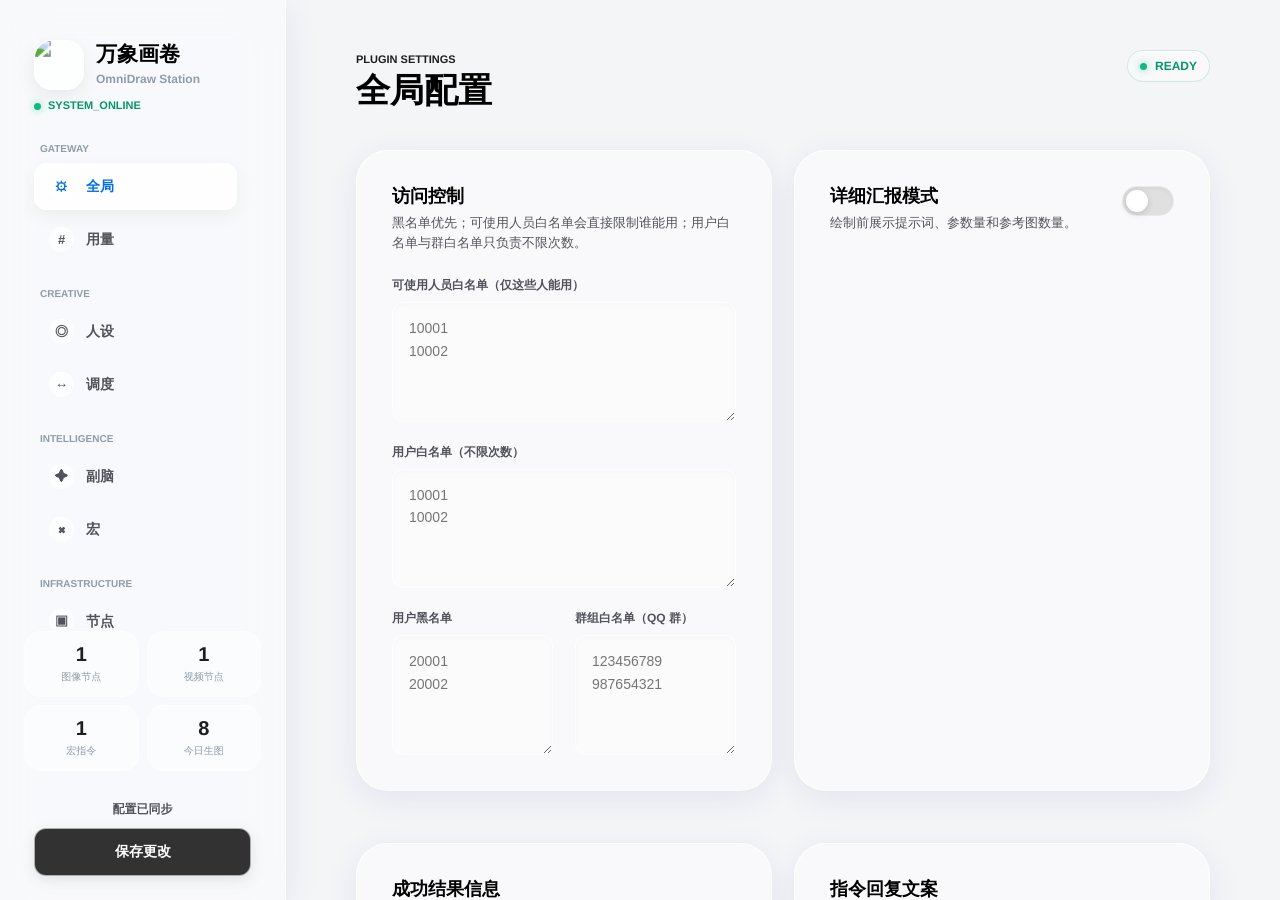
==== commit 9c04c0bf: "Add generation result metadata toggles" ====
--- a/pages/插件配置/index.html
+++ b/pages/插件配置/index.html
@@ -6,7 +6,7 @@
     <meta name="theme-color" content="#C1E6FF" />
     <title>OmniDraw Station</title>
     <link rel="icon" href="./logo.png" />
-    <link rel="stylesheet" href="./style.css?v=3.3.11" />
+    <link rel="stylesheet" href="./style.css?v=3.3.12" />
 </head>
 <body>
     <div class="app-shell">
@@ -78,10 +78,14 @@
                         <div class="card-header">
                             <div>
                                 <h3>访问控制</h3>
-                                <p>黑名单优先；白名单与群白名单不限次数，其余用户默认可用并受每日额度约束。</p>
+                                <p>黑名单优先；可使用人员白名单会直接限制谁能用；用户白名单与群白名单只负责不限次数。</p>
                             </div>
                         </div>
                         <div class="form-grid">
+                            <div class="form-group full-width">
+                                <label for="perm_usable_users">可使用人员白名单（仅这些人能用）</label>
+                                <textarea id="perm_usable_users" rows="4" class="input-modern" placeholder="10001&#10;10002"></textarea>
+                            </div>
                             <div class="form-group full-width">
                                 <label for="perm_allowed_users">用户白名单（不限次数）</label>
                                 <textarea id="perm_allowed_users" rows="4" class="input-modern" placeholder="10001&#10;10002"></textarea>
@@ -100,8 +104,8 @@
                     <article class="card">
                         <div class="setting-row">
                             <div>
-                                <h3>详细汇报模式</h3>
-                                <p>绘制前展示提示词、参数量和参考图数量。</p>
+                                <h3>详细汇报模式</h3>
+                                <p>绘制前展示提示词、参数量和参考图数量。</p>
                             </div>
                             <label class="switch-wrapper" for="verbose_report">
                                 <input type="checkbox" id="verbose_report" class="ios-switch" />
@@ -112,6 +116,33 @@
                     <article class="card">
                         <div class="card-header">
                             <div>
+                                <h3>成功结果信息</h3>
+                                <p>控制图片、自拍和视频成功后是否附带生成耗时与请求模型。</p>
+                            </div>
+                        </div>
+                        <div class="setting-row">
+                            <div>
+                                <h3>显示生成耗时</h3>
+                                <p>成功消息中展示本次生成等待时间。</p>
+                            </div>
+                            <label class="switch-wrapper" for="show_generation_time">
+                                <input type="checkbox" id="show_generation_time" class="ios-switch" />
+                            </label>
+                        </div>
+                        <div class="setting-row">
+                            <div>
+                                <h3>显示请求模型</h3>
+                                <p>成功消息中展示实际完成请求的模型名。</p>
+                            </div>
+                            <label class="switch-wrapper" for="show_request_model">
+                                <input type="checkbox" id="show_request_model" class="ios-switch" />
+                            </label>
+                        </div>
+                    </article>
+
+                    <article class="card">
+                        <div class="card-header">
+                            <div>
                                 <h3>指令回复文案</h3>
                                 <p>自定义 /画、/自拍 和宏指令开始生成前发出的等待回复。</p>
                             </div>
@@ -124,6 +155,14 @@
                             <div class="form-group full-width">
                                 <label for="reply_selfie_pending">/自拍 等待回复</label>
                                 <textarea id="reply_selfie_pending" rows="3" class="input-modern"></textarea>
+                            </div>
+                            <div class="form-group full-width">
+                                <label for="reply_draw_error">/画 与宏指令失败回复</label>
+                                <textarea id="reply_draw_error" rows="3" class="input-modern"></textarea>
+                            </div>
+                            <div class="form-group full-width">
+                                <label for="reply_selfie_error">/自拍 失败回复</label>
+                                <textarea id="reply_selfie_error" rows="3" class="input-modern"></textarea>
                             </div>
                         </div>
                     </article>
@@ -184,6 +223,66 @@
                             <div><span id="usage-stat-limit">不限</span><small>限额</small></div>
                         </div>
                         <div class="usage-user-list" id="usage-users-container"></div>
+                    </article>
+
+                    <article class="card">
+                        <div class="card-header space-between">
+                            <div>
+                                <h3>图片缓存</h3>
+                                <p>仅管理 temp_images 与 user_refs，不触碰人设参考图。</p>
+                            </div>
+                            <div class="button-row">
+                                <button data-action="refresh-cache" class="btn-secondary" type="button">刷新</button>
+                                <button data-action="clear-cache" class="btn-secondary btn-danger" type="button">清理缓存</button>
+                            </div>
+                        </div>
+                        <div class="cache-summary">
+                            <div><span id="cache-total-count">0</span><small>图片总数</small></div>
+                            <div><span id="cache-total-size">0 B</span><small>缓存体积</small></div>
+                            <div><span id="cache-temp-count">0</span><small>发送给用户</small></div>
+                            <div><span id="cache-refs-count">0</span><small>用户参考图</small></div>
+                        </div>
+                        <div class="cache-breakdown">
+                            <div><strong>temp_images</strong><span id="cache-temp-size">0 B</span></div>
+                            <div><strong>user_refs</strong><span id="cache-refs-size">0 B</span></div>
+                        </div>
+                    </article>
+
+                    <article class="card">
+                        <div class="card-header">
+                            <div>
+                                <h3>自动清理</h3>
+                                <p>定时清空缓存，或在缓存容量超过上限时删除最旧图片。</p>
+                            </div>
+                        </div>
+                        <div class="form-grid">
+                            <div class="setting-row cache-setting-row full-width">
+                                <div>
+                                    <h3>定时清理</h3>
+                                    <p>按固定间隔清空两个缓存目录中的图片。</p>
+                                </div>
+                                <label class="switch-wrapper" for="cache_scheduled_enable">
+                                    <input type="checkbox" id="cache_scheduled_enable" class="ios-switch" />
+                                </label>
+                            </div>
+                            <div class="form-group">
+                                <label for="cache_scheduled_hours">清理间隔（小时）</label>
+                                <input type="number" id="cache_scheduled_hours" class="input-modern" min="1" />
+                            </div>
+                            <div class="setting-row cache-setting-row full-width">
+                                <div>
+                                    <h3>容量上限清理</h3>
+                                    <p>超过上限时优先删除最旧的缓存图片。</p>
+                                </div>
+                                <label class="switch-wrapper" for="cache_limit_enable">
+                                    <input type="checkbox" id="cache_limit_enable" class="ios-switch" />
+                                </label>
+                            </div>
+                            <div class="form-group">
+                                <label for="cache_max_mb">缓存容量上限（MB）</label>
+                                <input type="number" id="cache_max_mb" class="input-modern" min="1" />
+                            </div>
+                        </div>
                     </article>
                 </div>
             </section>
@@ -372,6 +471,6 @@
     </div>
 
     <div id="toast-container" aria-live="polite"></div>
-    <script type="module" src="./app.js?v=3.3.8"></script>
+    <script type="module" src="./app.js?v=3.3.11"></script>
 </body>
 </html>
